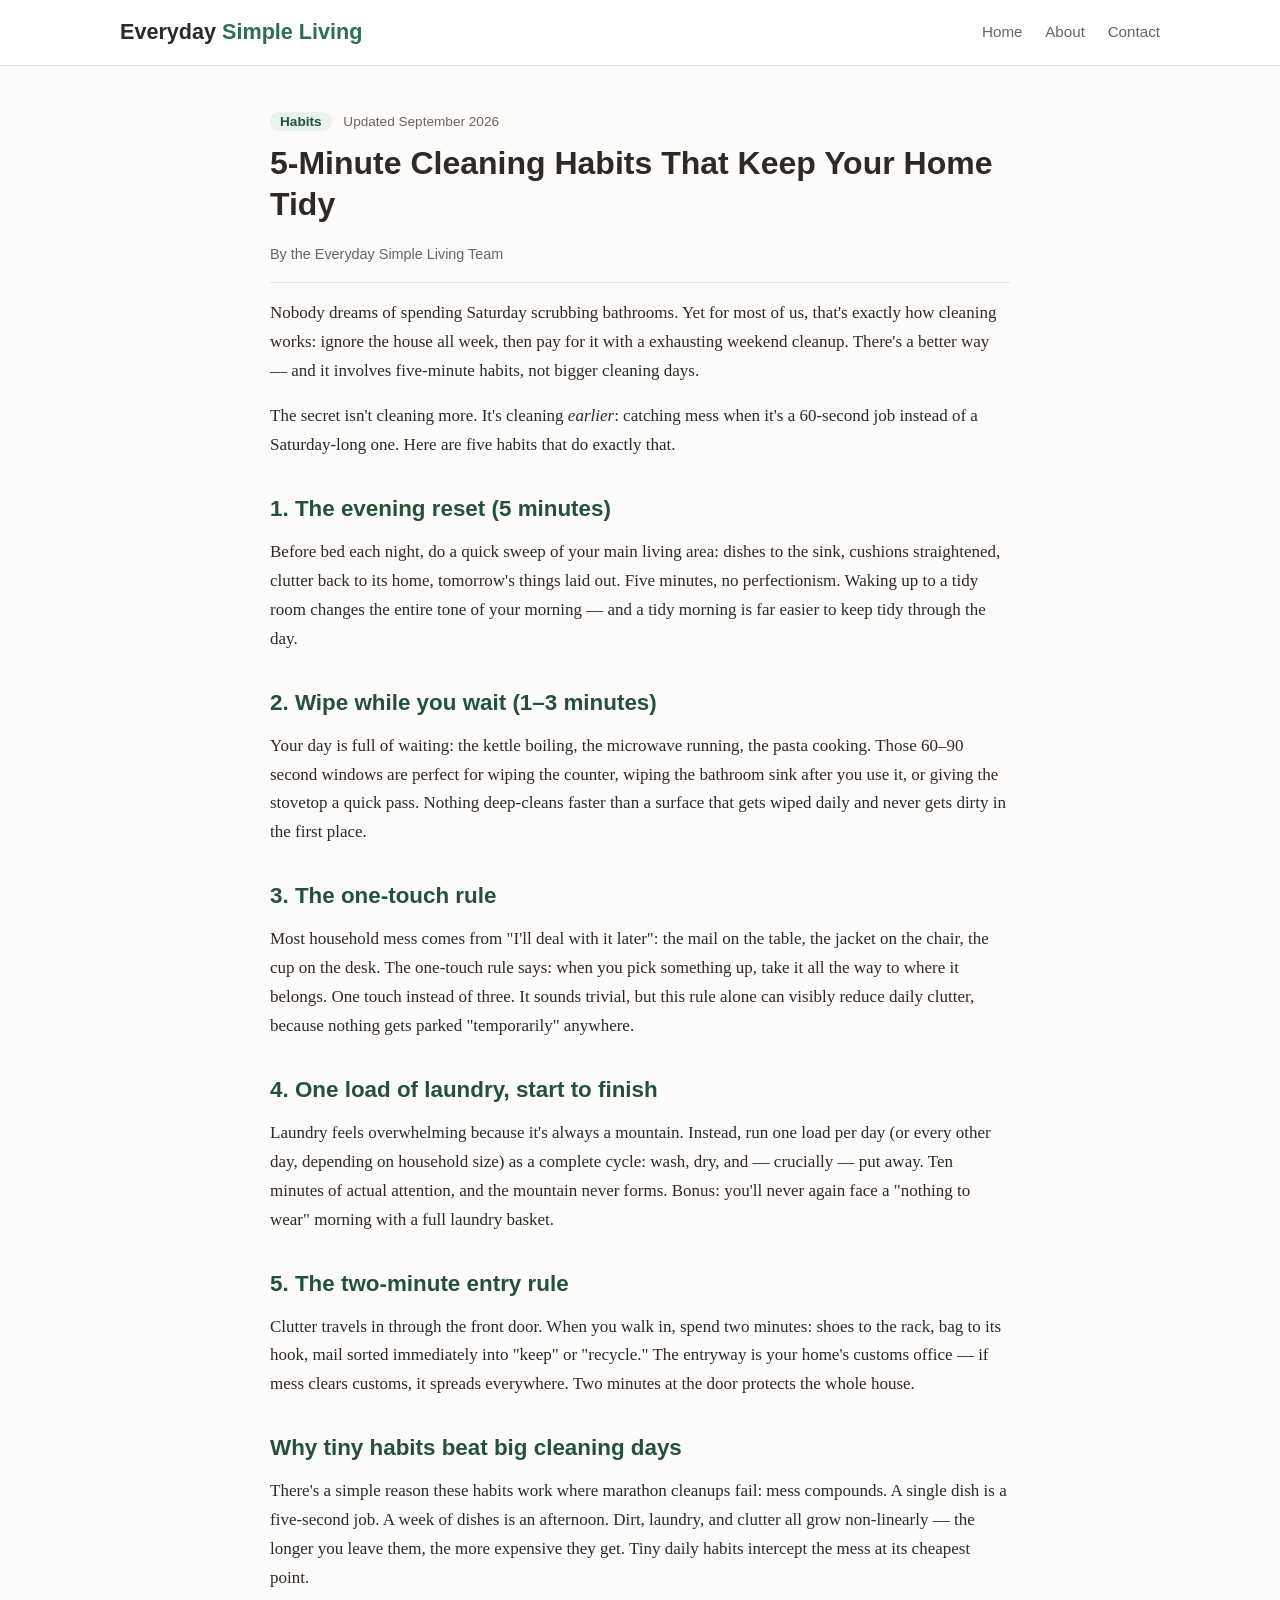
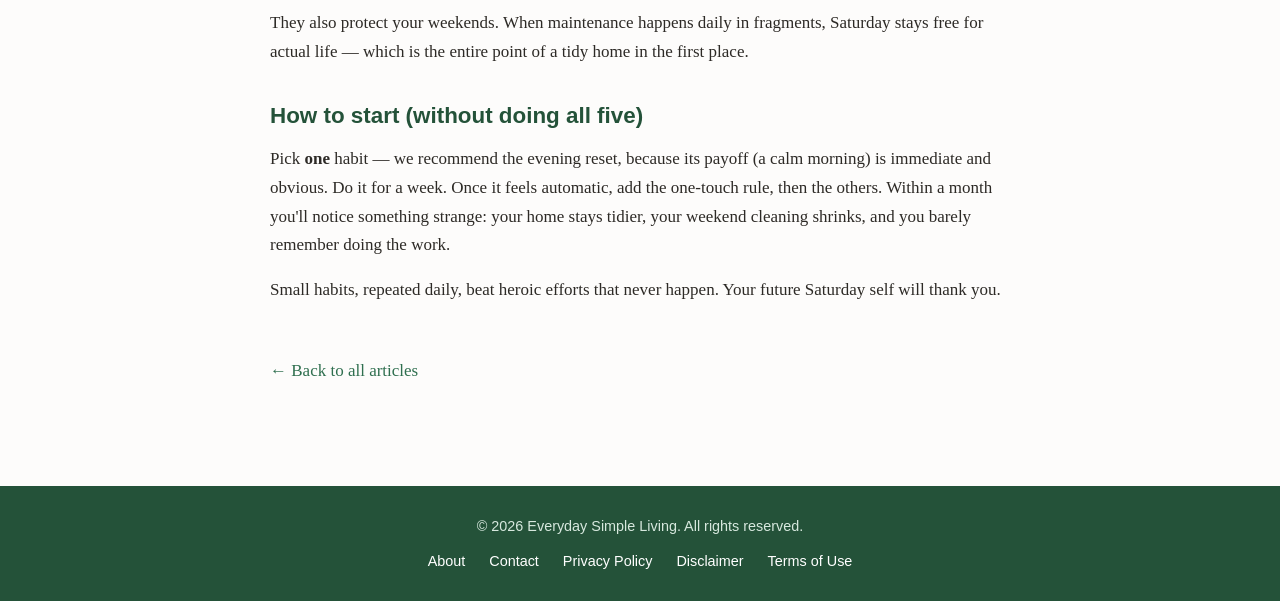
==== posts/5-minute-cleaning-habits.html @ 289b81da "Add 5 blog articles (morning routines, meal planning, decluttering, saving money, cleaning habits)" ====
<!DOCTYPE html>
<html lang="en">
<head>
  <meta charset="UTF-8">
  <meta name="viewport" content="width=device-width, initial-scale=1.0">
  <title>5-Minute Cleaning Habits That Keep Your Home Tidy — Everyday Simple Living</title>
  <meta name="description" content="Five quick daily cleaning habits that take minutes: reset rooms, wipe-as-you-go, the one-touch rule, and how tiny routines prevent weekend cleaning marathons.">
  <link rel="stylesheet" href="../style.css">
</head>
<body>

<header class="site-header">
  <div class="header-inner">
    <a class="site-title" href="../index.html">Everyday <span>Simple Living</span></a>
    <nav class="main-nav">
      <a href="../index.html">Home</a>
      <a href="../about.html">About</a>
      <a href="../contact.html">Contact</a>
    </nav>
  </div>
</header>

<div class="single-article">
  <div class="meta"><span class="tag">Habits</span> Updated September 2026</div>
  <h1>5-Minute Cleaning Habits That Keep Your Home Tidy</h1>
  <p class="byline">By the Everyday Simple Living Team</p>

  <p>Nobody dreams of spending Saturday scrubbing bathrooms. Yet for most of us, that's exactly how cleaning works: ignore the house all week, then pay for it with a exhausting weekend cleanup. There's a better way — and it involves five-minute habits, not bigger cleaning days.</p>

  <p>The secret isn't cleaning more. It's cleaning <em>earlier</em>: catching mess when it's a 60-second job instead of a Saturday-long one. Here are five habits that do exactly that.</p>

  <h2>1. The evening reset (5 minutes)</h2>
  <p>Before bed each night, do a quick sweep of your main living area: dishes to the sink, cushions straightened, clutter back to its home, tomorrow's things laid out. Five minutes, no perfectionism. Waking up to a tidy room changes the entire tone of your morning — and a tidy morning is far easier to keep tidy through the day.</p>

  <h2>2. Wipe while you wait (1–3 minutes)</h2>
  <p>Your day is full of waiting: the kettle boiling, the microwave running, the pasta cooking. Those 60–90 second windows are perfect for wiping the counter, wiping the bathroom sink after you use it, or giving the stovetop a quick pass. Nothing deep-cleans faster than a surface that gets wiped daily and never gets dirty in the first place.</p>

  <h2>3. The one-touch rule</h2>
  <p>Most household mess comes from "I'll deal with it later": the mail on the table, the jacket on the chair, the cup on the desk. The one-touch rule says: when you pick something up, take it all the way to where it belongs. One touch instead of three. It sounds trivial, but this rule alone can visibly reduce daily clutter, because nothing gets parked "temporarily" anywhere.</p>

  <h2>4. One load of laundry, start to finish</h2>
  <p>Laundry feels overwhelming because it's always a mountain. Instead, run one load per day (or every other day, depending on household size) as a complete cycle: wash, dry, and — crucially — put away. Ten minutes of actual attention, and the mountain never forms. Bonus: you'll never again face a "nothing to wear" morning with a full laundry basket.</p>

  <h2>5. The two-minute entry rule</h2>
  <p>Clutter travels in through the front door. When you walk in, spend two minutes: shoes to the rack, bag to its hook, mail sorted immediately into "keep" or "recycle." The entryway is your home's customs office — if mess clears customs, it spreads everywhere. Two minutes at the door protects the whole house.</p>

  <h2>Why tiny habits beat big cleaning days</h2>
  <p>There's a simple reason these habits work where marathon cleanups fail: mess compounds. A single dish is a five-second job. A week of dishes is an afternoon. Dirt, laundry, and clutter all grow non-linearly — the longer you leave them, the more expensive they get. Tiny daily habits intercept the mess at its cheapest point.</p>

  <p>They also protect your weekends. When maintenance happens daily in fragments, Saturday stays free for actual life — which is the entire point of a tidy home in the first place.</p>

  <h2>How to start (without doing all five)</h2>
  <p>Pick <strong>one</strong> habit — we recommend the evening reset, because its payoff (a calm morning) is immediate and obvious. Do it for a week. Once it feels automatic, add the one-touch rule, then the others. Within a month you'll notice something strange: your home stays tidier, your weekend cleaning shrinks, and you barely remember doing the work.</p>

  <p>Small habits, repeated daily, beat heroic efforts that never happen. Your future Saturday self will thank you.</p>

  <a class="back-link" href="../index.html">← Back to all articles</a>
</div>

<footer class="site-footer">
  <div class="footer-inner">
    <p>© 2026 Everyday Simple Living. All rights reserved.</p>
    <span class="legal">
      <a href="../about.html">About</a>
      <a href="../contact.html">Contact</a>
      <a href="../privacy-policy.html">Privacy Policy</a>
      <a href="../disclaimer.html">Disclaimer</a>
      <a href="../terms.html">Terms of Use</a>
    </span>
  </div>
</footer>

</body>
</html>
---- style.css ----
:root {
  --bg: #fdfcfb;
  --card: #ffffff;
  --text: #2d2a26;
  --muted: #6b645c;
  --accent: #2f6f4f;
  --accent-dark: #245239;
  --accent-light: #e8f3ec;
  --border: #e8e2da;
  --max: 1080px;
}

* { margin: 0; padding: 0; box-sizing: border-box; }

body {
  font-family: Georgia, "Times New Roman", serif;
  background: var(--bg);
  color: var(--text);
  line-height: 1.7;
  font-size: 17px;
}

h1, h2, h3, .site-title, nav { font-family: "Helvetica Neue", Arial, sans-serif; }

a { color: var(--accent); text-decoration: none; }
a:hover { text-decoration: underline; }

/* Header */
header.site-header {
  background: var(--card);
  border-bottom: 1px solid var(--border);
  position: sticky;
  top: 0;
  z-index: 10;
}
.header-inner {
  max-width: var(--max);
  margin: 0 auto;
  padding: 14px 20px;
  display: flex;
  align-items: center;
  justify-content: space-between;
  flex-wrap: wrap;
  gap: 10px;
}
.site-title {
  font-size: 1.35rem;
  font-weight: 700;
  color: var(--text);
}
.site-title span { color: var(--accent); }
nav.main-nav a {
  margin-left: 18px;
  font-size: 0.95rem;
  color: var(--muted);
  font-weight: 500;
}
nav.main-nav a:hover, nav.main-nav a.active { color: var(--accent); }

/* Hero */
.hero {
  background: var(--accent-light);
  text-align: center;
  padding: 56px 20px 48px;
}
.hero h1 { font-size: 2.1rem; margin-bottom: 12px; color: var(--accent-dark); }
.hero p { max-width: 640px; margin: 0 auto; color: var(--muted); font-size: 1.05rem; }

/* Layout */
.container {
  max-width: var(--max);
  margin: 0 auto;
  padding: 40px 20px;
  display: grid;
  grid-template-columns: 1fr 300px;
  gap: 40px;
}
main.content { min-width: 0; }

.section-title {
  font-size: 1.25rem;
  border-bottom: 2px solid var(--accent);
  display: inline-block;
  padding-bottom: 6px;
  margin-bottom: 24px;
  color: var(--accent-dark);
}

/* Post cards */
.post-list { display: grid; gap: 22px; }
article.card {
  background: var(--card);
  border: 1px solid var(--border);
  border-radius: 10px;
  padding: 26px 28px;
  transition: box-shadow 0.2s;
}
article.card:hover { box-shadow: 0 4px 16px rgba(0,0,0,0.06); }
article.card h2 { font-size: 1.35rem; margin-bottom: 8px; }
article.card h2 a { color: var(--text); }
article.card h2 a:hover { color: var(--accent); }
.meta {
  font-size: 0.85rem;
  color: var(--muted);
  font-family: "Helvetica Neue", Arial, sans-serif;
  margin-bottom: 10px;
}
.meta .tag {
  background: var(--accent-light);
  color: var(--accent-dark);
  padding: 2px 10px;
  border-radius: 20px;
  font-weight: 600;
  margin-right: 8px;
}
article.card p.excerpt { color: var(--muted); margin-bottom: 12px; }
.read-more { font-weight: 600; font-family: "Helvetica Neue", Arial, sans-serif; font-size: 0.95rem; }

/* Sidebar */
aside.sidebar { display: grid; gap: 24px; align-content: start; }
.widget {
  background: var(--card);
  border: 1px solid var(--border);
  border-radius: 10px;
  padding: 22px;
}
.widget h3 { font-size: 1rem; margin-bottom: 12px; color: var(--accent-dark); }
.widget p, .widget li { font-size: 0.95rem; color: var(--muted); }
.widget ul { list-style: none; }
.widget ul li { padding: 6px 0; border-bottom: 1px dashed var(--border); }
.widget ul li:last-child { border-bottom: none; }

/* Article page */
.single-article {
  max-width: 780px;
  margin: 0 auto;
  padding: 44px 20px 60px;
}
.single-article h1 { font-size: 2rem; line-height: 1.3; margin: 10px 0 16px; }
.single-article h2 { font-size: 1.4rem; margin: 30px 0 10px; color: var(--accent-dark); }
.single-article h3 { font-size: 1.1rem; margin: 20px 0 8px; }
.single-article p { margin-bottom: 16px; }
.single-article ul, .single-article ol { margin: 0 0 16px 26px; }
.single-article li { margin-bottom: 6px; }
.byline {
  color: var(--muted);
  font-size: 0.9rem;
  font-family: "Helvetica Neue", Arial, sans-serif;
  border-bottom: 1px solid var(--border);
  padding-bottom: 16px;
  margin-bottom: 26px;
}
.back-link { margin-top: 36px; display: inline-block; }

/* Static pages */
.static-page { max-width: 780px; margin: 0 auto; padding: 44px 20px 60px; }
.static-page h1 { font-size: 1.9rem; margin-bottom: 20px; color: var(--accent-dark); }
.static-page h2 { font-size: 1.25rem; margin: 26px 0 10px; }
.static-page p, .static-page li { margin-bottom: 14px; color: #3d3a35; }
.static-page ul { margin: 0 0 14px 26px; }

/* Contact form */
.contact-form label { display: block; font-weight: 600; margin: 14px 0 6px; font-family: "Helvetica Neue", Arial, sans-serif; font-size: 0.95rem; }
.contact-form input, .contact-form textarea {
  width: 100%;
  padding: 10px 12px;
  border: 1px solid var(--border);
  border-radius: 6px;
  font-size: 1rem;
  font-family: inherit;
  background: var(--card);
}
.contact-form button {
  margin-top: 16px;
  background: var(--accent);
  color: #fff;
  border: none;
  padding: 12px 28px;
  border-radius: 6px;
  font-size: 1rem;
  cursor: pointer;
  font-family: "Helvetica Neue", Arial, sans-serif;
}
.contact-form button:hover { background: var(--accent-dark); }

/* Footer */
footer.site-footer {
  background: var(--accent-dark);
  color: #d7e8de;
  margin-top: 40px;
}
.footer-inner {
  max-width: var(--max);
  margin: 0 auto;
  padding: 28px 20px;
  text-align: center;
  font-size: 0.9rem;
  font-family: "Helvetica Neue", Arial, sans-serif;
}
.footer-inner a { color: #fff; margin: 0 8px; }
.footer-inner .legal { margin-top: 10px; display: block; }
.footer-inner .legal a { margin: 0 10px; }

/* Responsive */
@media (max-width: 860px) {
  .container { grid-template-columns: 1fr; }
  .hero h1 { font-size: 1.6rem; }
}
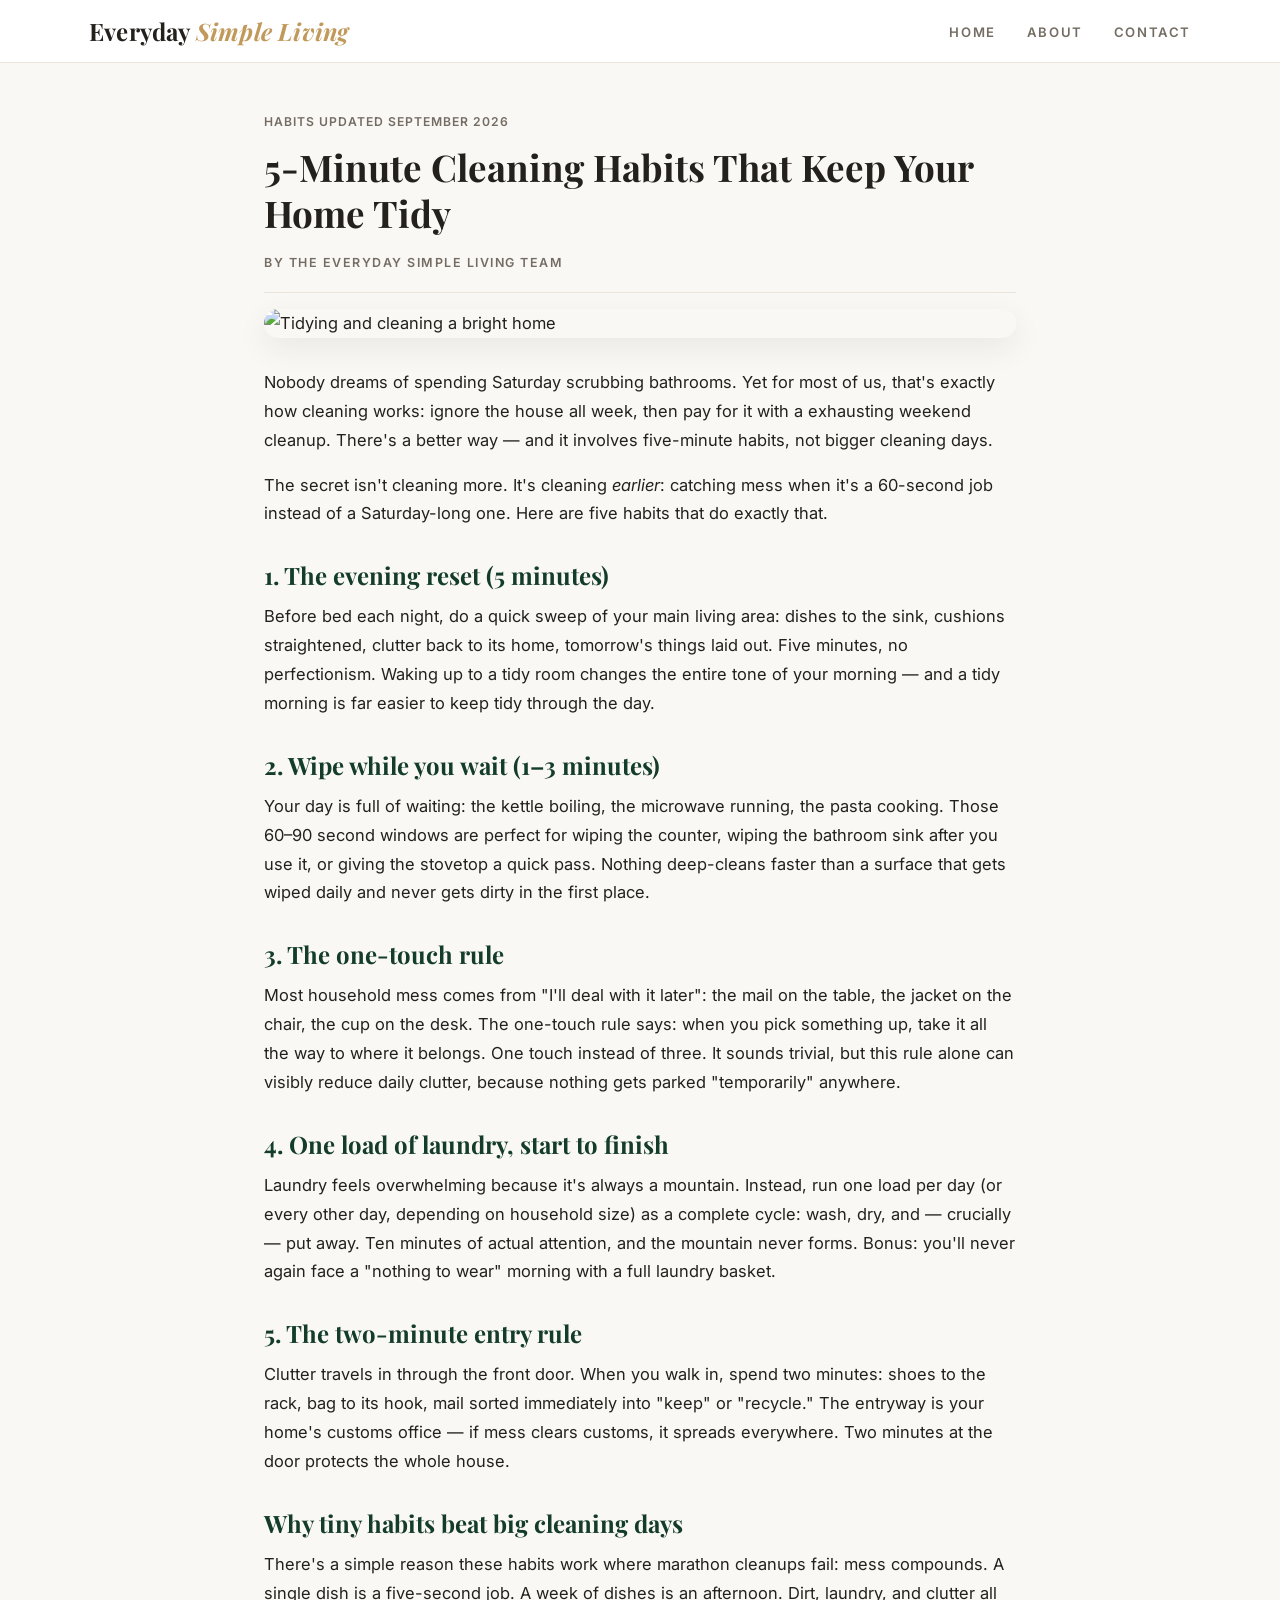
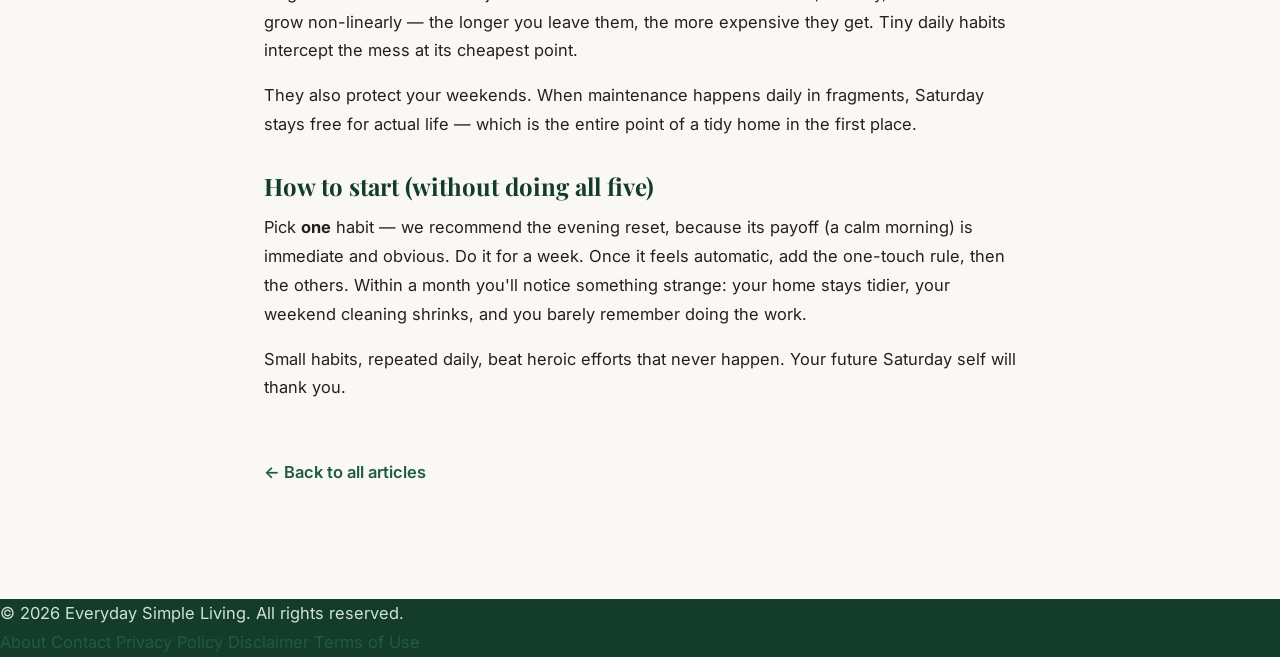
==== commit 79ef637a: "Add hero images to all 5 articles for consistent premium look" ====
--- a/posts/5-minute-cleaning-habits.html
+++ b/posts/5-minute-cleaning-habits.html
@@ -24,6 +24,7 @@
   <div class="meta"><span class="tag">Habits</span> Updated September 2026</div>
   <h1>5-Minute Cleaning Habits That Keep Your Home Tidy</h1>
   <p class="byline">By the Everyday Simple Living Team</p>
+  <img class="post-hero" src="https://images.unsplash.com/photo-1581578731548-c64695cc6952?w=1400&q=80&auto=format&fit=crop" alt="Tidying and cleaning a bright home" loading="lazy">
 
   <p>Nobody dreams of spending Saturday scrubbing bathrooms. Yet for most of us, that's exactly how cleaning works: ignore the house all week, then pay for it with a exhausting weekend cleanup. There's a better way — and it involves five-minute habits, not bigger cleaning days.</p>
 
--- a/style.css
+++ b/style.css
@@ -1,171 +1,385 @@
+@import url('https://fonts.googleapis.com/css2?family=Playfair+Display:ital,wght@0,500;0,600;0,700;1,500&family=Inter:wght@400;500;600;700&display=swap');
+
 :root {
-  --bg: #fdfcfb;
+  --bg: #faf8f5;
   --card: #ffffff;
-  --text: #2d2a26;
-  --muted: #6b645c;
-  --accent: #2f6f4f;
-  --accent-dark: #245239;
-  --accent-light: #e8f3ec;
-  --border: #e8e2da;
-  --max: 1080px;
+  --text: #24211d;
+  --muted: #756d63;
+  --accent: #1f5c40;
+  --accent-dark: #143c2b;
+  --accent-light: #e9f2ec;
+  --gold: #c19a5b;
+  --border: #eae4db;
+  --shadow: 0 10px 30px rgba(20, 40, 30, 0.08);
+  --shadow-hover: 0 18px 44px rgba(20, 40, 30, 0.14);
+  --max: 1150px;
 }
 
 * { margin: 0; padding: 0; box-sizing: border-box; }
 
 body {
-  font-family: Georgia, "Times New Roman", serif;
+  font-family: "Inter", "Helvetica Neue", Arial, sans-serif;
   background: var(--bg);
   color: var(--text);
-  line-height: 1.7;
-  font-size: 17px;
-}
-
-h1, h2, h3, .site-title, nav { font-family: "Helvetica Neue", Arial, sans-serif; }
-
+  line-height: 1.75;
+  font-size: 16.5px;
+}
+
+h1, h2, h3, .site-title {
+  font-family: "Playfair Display", Georgia, serif;
+  line-height: 1.25;
+}
+
+img { display: block; }
 a { color: var(--accent); text-decoration: none; }
-a:hover { text-decoration: underline; }
-
-/* Header */
+a:hover { text-decoration: none; }
+
+/* ===== Header ===== */
 header.site-header {
-  background: var(--card);
+  background: rgba(255,255,255,0.94);
+  backdrop-filter: blur(8px);
   border-bottom: 1px solid var(--border);
   position: sticky;
   top: 0;
-  z-index: 10;
+  z-index: 50;
 }
 .header-inner {
   max-width: var(--max);
   margin: 0 auto;
-  padding: 14px 20px;
+  padding: 16px 24px;
   display: flex;
   align-items: center;
   justify-content: space-between;
   flex-wrap: wrap;
-  gap: 10px;
+  gap: 12px;
 }
 .site-title {
-  font-size: 1.35rem;
+  font-size: 1.5rem;
   font-weight: 700;
   color: var(--text);
-}
-.site-title span { color: var(--accent); }
+  letter-spacing: 0.2px;
+}
+.site-title span { color: var(--gold); font-style: italic; }
 nav.main-nav a {
-  margin-left: 18px;
-  font-size: 0.95rem;
+  margin-left: 26px;
+  font-size: 0.82rem;
   color: var(--muted);
-  font-weight: 500;
-}
-nav.main-nav a:hover, nav.main-nav a.active { color: var(--accent); }
-
-/* Hero */
+  font-weight: 600;
+  text-transform: uppercase;
+  letter-spacing: 1.6px;
+  padding-bottom: 4px;
+  border-bottom: 2px solid transparent;
+  transition: color .2s;
+}
+nav.main-nav a:hover, nav.main-nav a.active { color: var(--accent); border-bottom-color: var(--gold); }
+
+/* ===== Hero ===== */
 .hero {
-  background: var(--accent-light);
+  position: relative;
+  min-height: 400px;
+  display: flex;
+  align-items: center;
+  justify-content: center;
   text-align: center;
-  padding: 56px 20px 48px;
-}
-.hero h1 { font-size: 2.1rem; margin-bottom: 12px; color: var(--accent-dark); }
-.hero p { max-width: 640px; margin: 0 auto; color: var(--muted); font-size: 1.05rem; }
-
-/* Layout */
+  background:
+    linear-gradient(rgba(15, 32, 24, 0.62), rgba(15, 32, 24, 0.55)),
+    url("https://images.unsplash.com/photo-1493809842364-78817add7ffb?w=1800&q=80&auto=format&fit=crop") center/cover no-repeat;
+  color: #fff;
+  padding: 70px 24px;
+}
+.hero-inner { max-width: 720px; }
+.hero .kicker {
+  font-size: 0.75rem;
+  font-weight: 700;
+  letter-spacing: 3.5px;
+  text-transform: uppercase;
+  color: var(--gold);
+  margin-bottom: 16px;
+}
+.hero h1 {
+  font-size: 3rem;
+  font-weight: 600;
+  margin-bottom: 16px;
+  color: #fff;
+}
+.hero p {
+  color: rgba(255,255,255,0.88);
+  font-size: 1.08rem;
+  max-width: 600px;
+  margin: 0 auto 28px;
+}
+.btn {
+  display: inline-block;
+  background: var(--gold);
+  color: #fff !important;
+  font-weight: 600;
+  font-size: 0.85rem;
+  letter-spacing: 1.5px;
+  text-transform: uppercase;
+  padding: 13px 34px;
+  border-radius: 40px;
+  transition: transform .2s, background .2s;
+}
+.btn:hover { background: #ad844a; transform: translateY(-2px); }
+
+/* ===== Layout ===== */
 .container {
   max-width: var(--max);
   margin: 0 auto;
-  padding: 40px 20px;
+  padding: 56px 24px;
   display: grid;
-  grid-template-columns: 1fr 300px;
-  gap: 40px;
+  grid-template-columns: 1fr 330px;
+  gap: 48px;
 }
 main.content { min-width: 0; }
 
-.section-title {
-  font-size: 1.25rem;
-  border-bottom: 2px solid var(--accent);
-  display: inline-block;
-  padding-bottom: 6px;
-  margin-bottom: 24px;
+.section-head {
+  display: flex;
+  align-items: baseline;
+  justify-content: space-between;
+  margin-bottom: 28px;
+}
+.section-head h2 {
+  font-size: 1.7rem;
   color: var(--accent-dark);
 }
-
-/* Post cards */
-.post-list { display: grid; gap: 22px; }
+.section-head h2::after {
+  content: "";
+  display: block;
+  width: 56px;
+  height: 3px;
+  background: var(--gold);
+  margin-top: 8px;
+  border-radius: 2px;
+}
+.section-head a { font-size: 0.8rem; font-weight: 600; letter-spacing: 1.5px; text-transform: uppercase; color: var(--muted); }
+.section-head a:hover { color: var(--accent); }
+
+/* ===== Featured card ===== */
+article.featured {
+  background: var(--card);
+  border-radius: 16px;
+  overflow: hidden;
+  box-shadow: var(--shadow);
+  display: grid;
+  grid-template-columns: 1.1fr 1fr;
+  margin-bottom: 40px;
+  transition: box-shadow .25s;
+}
+article.featured:hover { box-shadow: var(--shadow-hover); }
+.featured-img {
+  overflow: hidden;
+  min-height: 320px;
+}
+.featured-img img { width: 100%; height: 100%; object-fit: cover; transition: transform .5s; }
+article.featured:hover .featured-img img { transform: scale(1.05); }
+.featured-body { padding: 38px 36px; display: flex; flex-direction: column; justify-content: center; }
+.featured-body h2 { font-size: 1.75rem; margin: 12px 0 14px; }
+.featured-body h2 a { color: var(--text); }
+.featured-body h2 a:hover { color: var(--accent); }
+.featured-body p { color: var(--muted); margin-bottom: 20px; font-size: 0.98rem; }
+
+/* ===== Post cards grid ===== */
+.post-grid {
+  display: grid;
+  grid-template-columns: 1fr 1fr;
+  gap: 28px;
+}
 article.card {
   background: var(--card);
-  border: 1px solid var(--border);
-  border-radius: 10px;
-  padding: 26px 28px;
-  transition: box-shadow 0.2s;
-}
-article.card:hover { box-shadow: 0 4px 16px rgba(0,0,0,0.06); }
-article.card h2 { font-size: 1.35rem; margin-bottom: 8px; }
-article.card h2 a { color: var(--text); }
-article.card h2 a:hover { color: var(--accent); }
+  border-radius: 16px;
+  overflow: hidden;
+  box-shadow: var(--shadow);
+  display: flex;
+  flex-direction: column;
+  transition: transform .25s, box-shadow .25s;
+}
+article.card:hover { transform: translateY(-4px); box-shadow: var(--shadow-hover); }
+.card-img { position: relative; overflow: hidden; }
+.card-img img { width: 100%; height: 210px; object-fit: cover; transition: transform .5s; }
+article.card:hover .card-img img { transform: scale(1.06); }
+.card-img .tag {
+  position: absolute;
+  top: 14px;
+  left: 14px;
+  background: rgba(255,255,255,0.95);
+  color: var(--accent-dark);
+  font-size: 0.68rem;
+  font-weight: 700;
+  letter-spacing: 1.5px;
+  text-transform: uppercase;
+  padding: 6px 14px;
+  border-radius: 30px;
+}
+.card-body { padding: 24px 26px 26px; display: flex; flex-direction: column; flex: 1; }
+.card-body h3 { font-size: 1.28rem; margin-bottom: 10px; }
+.card-body h3 a { color: var(--text); }
+.card-body h3 a:hover { color: var(--accent); }
 .meta {
-  font-size: 0.85rem;
+  font-size: 0.76rem;
   color: var(--muted);
-  font-family: "Helvetica Neue", Arial, sans-serif;
-  margin-bottom: 10px;
-}
-.meta .tag {
-  background: var(--accent-light);
-  color: var(--accent-dark);
-  padding: 2px 10px;
-  border-radius: 20px;
+  letter-spacing: 1px;
+  text-transform: uppercase;
   font-weight: 600;
-  margin-right: 8px;
-}
-article.card p.excerpt { color: var(--muted); margin-bottom: 12px; }
-.read-more { font-weight: 600; font-family: "Helvetica Neue", Arial, sans-serif; font-size: 0.95rem; }
-
-/* Sidebar */
-aside.sidebar { display: grid; gap: 24px; align-content: start; }
+  margin-bottom: 8px;
+}
+.card-body p.excerpt { color: var(--muted); font-size: 0.94rem; margin-bottom: 18px; }
+.read-more {
+  margin-top: auto;
+  font-weight: 700;
+  font-size: 0.78rem;
+  letter-spacing: 1.8px;
+  text-transform: uppercase;
+  color: var(--accent);
+}
+.read-more:hover { color: var(--gold); }
+
+/* ===== Sidebar ===== */
+aside.sidebar { display: grid; gap: 28px; align-content: start; }
 .widget {
   background: var(--card);
   border: 1px solid var(--border);
-  border-radius: 10px;
-  padding: 22px;
-}
-.widget h3 { font-size: 1rem; margin-bottom: 12px; color: var(--accent-dark); }
-.widget p, .widget li { font-size: 0.95rem; color: var(--muted); }
-.widget ul { list-style: none; }
-.widget ul li { padding: 6px 0; border-bottom: 1px dashed var(--border); }
-.widget ul li:last-child { border-bottom: none; }
-
-/* Article page */
+  border-radius: 16px;
+  padding: 26px;
+  box-shadow: var(--shadow);
+}
+.widget-title {
+  font-size: 1.15rem;
+  color: var(--accent-dark);
+  margin-bottom: 16px;
+  position: relative;
+  padding-bottom: 10px;
+}
+.widget-title::after {
+  content: "";
+  position: absolute;
+  bottom: 0;
+  left: 0;
+  width: 40px;
+  height: 3px;
+  background: var(--gold);
+  border-radius: 2px;
+}
+.widget p { font-size: 0.93rem; color: var(--muted); }
+.about-img { width: 100%; height: 150px; object-fit: cover; border-radius: 10px; margin-bottom: 16px; }
+
+/* categories */
+.cat-list { list-style: none; }
+.cat-list li a {
+  display: flex;
+  align-items: center;
+  gap: 14px;
+  padding: 10px 0;
+  color: var(--text);
+  border-bottom: 1px solid var(--border);
+  transition: padding-left .2s;
+}
+.cat-list li:last-child a { border-bottom: none; }
+.cat-list li a:hover { padding-left: 6px; }
+.cat-list li a:hover .cat-name { color: var(--accent); }
+.cat-list img { width: 54px; height: 54px; object-fit: cover; border-radius: 10px; }
+.cat-name { font-weight: 600; font-size: 0.95rem; }
+.cat-count {
+  margin-left: auto;
+  background: var(--accent-light);
+  color: var(--accent-dark);
+  font-size: 0.72rem;
+  font-weight: 700;
+  padding: 3px 10px;
+  border-radius: 20px;
+}
+
+/* popular posts */
+.pop-list { list-style: none; }
+.pop-list li a {
+  display: flex;
+  gap: 14px;
+  align-items: center;
+  padding: 12px 0;
+  border-bottom: 1px solid var(--border);
+}
+.pop-list li:last-child a { border-bottom: none; }
+.pop-list img { width: 64px; height: 64px; object-fit: cover; border-radius: 10px; flex-shrink: 0; }
+.pop-title { font-weight: 600; font-size: 0.9rem; color: var(--text); line-height: 1.4; }
+.pop-list li a:hover .pop-title { color: var(--accent); }
+
+/* newsletter */
+.widget.newsletter { background: var(--accent-dark); border: none; color: #dcebe2; }
+.widget.newsletter .widget-title { color: #fff; }
+.widget.newsletter input {
+  width: 100%;
+  padding: 11px 14px;
+  border: 1px solid rgba(255,255,255,0.25);
+  background: rgba(255,255,255,0.08);
+  color: #fff;
+  border-radius: 8px;
+  font-family: inherit;
+  font-size: 0.92rem;
+  margin-bottom: 12px;
+}
+.widget.newsletter input::placeholder { color: rgba(255,255,255,0.55); }
+.widget.newsletter button {
+  width: 100%;
+  background: var(--gold);
+  color: #fff;
+  border: none;
+  padding: 12px;
+  border-radius: 8px;
+  font-weight: 700;
+  font-size: 0.8rem;
+  letter-spacing: 1.5px;
+  text-transform: uppercase;
+  cursor: pointer;
+  font-family: inherit;
+}
+.widget.newsletter button:hover { background: #ad844a; }
+
+/* ===== Article page ===== */
 .single-article {
-  max-width: 780px;
+  max-width: 800px;
   margin: 0 auto;
-  padding: 44px 20px 60px;
-}
-.single-article h1 { font-size: 2rem; line-height: 1.3; margin: 10px 0 16px; }
-.single-article h2 { font-size: 1.4rem; margin: 30px 0 10px; color: var(--accent-dark); }
-.single-article h3 { font-size: 1.1rem; margin: 20px 0 8px; }
+  padding: 48px 24px 64px;
+}
+.single-article h1 { font-size: 2.3rem; margin: 12px 0 16px; }
+.single-article h2 { font-size: 1.5rem; margin: 32px 0 12px; color: var(--accent-dark); }
+.single-article h3 { font-size: 1.15rem; margin: 22px 0 8px; }
 .single-article p { margin-bottom: 16px; }
 .single-article ul, .single-article ol { margin: 0 0 16px 26px; }
 .single-article li { margin-bottom: 6px; }
 .byline {
   color: var(--muted);
-  font-size: 0.9rem;
-  font-family: "Helvetica Neue", Arial, sans-serif;
+  font-size: 0.78rem;
+  letter-spacing: 1.5px;
+  text-transform: uppercase;
+  font-weight: 600;
   border-bottom: 1px solid var(--border);
-  padding-bottom: 16px;
-  margin-bottom: 26px;
-}
-.back-link { margin-top: 36px; display: inline-block; }
-
-/* Static pages */
-.static-page { max-width: 780px; margin: 0 auto; padding: 44px 20px 60px; }
-.static-page h1 { font-size: 1.9rem; margin-bottom: 20px; color: var(--accent-dark); }
-.static-page h2 { font-size: 1.25rem; margin: 26px 0 10px; }
+  padding-bottom: 18px;
+  margin-bottom: 28px;
+}
+.post-hero {
+  width: 100%;
+  max-height: 380px;
+  object-fit: cover;
+  border-radius: 16px;
+  margin-bottom: 30px;
+  box-shadow: var(--shadow);
+}
+.back-link { margin-top: 40px; display: inline-block; font-weight: 600; }
+
+/* ===== Static pages ===== */
+.static-page { max-width: 800px; margin: 0 auto; padding: 48px 24px 64px; }
+.static-page h1 { font-size: 2.1rem; margin-bottom: 22px; color: var(--accent-dark); }
+.static-page h2 { font-size: 1.3rem; margin: 28px 0 10px; }
 .static-page p, .static-page li { margin-bottom: 14px; color: #3d3a35; }
 .static-page ul { margin: 0 0 14px 26px; }
 
-/* Contact form */
-.contact-form label { display: block; font-weight: 600; margin: 14px 0 6px; font-family: "Helvetica Neue", Arial, sans-serif; font-size: 0.95rem; }
+/* contact form */
+.contact-form label { display: block; font-weight: 600; margin: 14px 0 6px; font-size: 0.9rem; }
 .contact-form input, .contact-form textarea {
   width: 100%;
-  padding: 10px 12px;
+  padding: 11px 13px;
   border: 1px solid var(--border);
-  border-radius: 6px;
+  border-radius: 8px;
   font-size: 1rem;
   font-family: inherit;
   background: var(--card);
@@ -175,34 +389,62 @@
   background: var(--accent);
   color: #fff;
   border: none;
-  padding: 12px 28px;
-  border-radius: 6px;
-  font-size: 1rem;
+  padding: 13px 30px;
+  border-radius: 40px;
+  font-size: 0.85rem;
+  font-weight: 700;
+  letter-spacing: 1.5px;
+  text-transform: uppercase;
   cursor: pointer;
-  font-family: "Helvetica Neue", Arial, sans-serif;
+  font-family: inherit;
 }
 .contact-form button:hover { background: var(--accent-dark); }
 
-/* Footer */
+/* ===== Footer ===== */
 footer.site-footer {
   background: var(--accent-dark);
-  color: #d7e8de;
-  margin-top: 40px;
-}
-.footer-inner {
+  color: #cfe2d6;
+  margin-top: 48px;
+}
+.footer-top {
   max-width: var(--max);
   margin: 0 auto;
-  padding: 28px 20px;
+  padding: 48px 24px 32px;
+  display: grid;
+  grid-template-columns: 1.4fr 1fr 1fr;
+  gap: 40px;
+}
+.footer-top h3 {
+  color: #fff;
+  font-size: 1.05rem;
+  margin-bottom: 14px;
+  font-family: "Inter", sans-serif;
+  font-weight: 700;
+}
+.footer-top p, .footer-top li { font-size: 0.9rem; }
+.footer-top ul { list-style: none; }
+.footer-top ul li { margin-bottom: 8px; }
+.footer-top a { color: #cfe2d6; }
+.footer-top a:hover { color: #fff; }
+.footer-brand { font-family: "Playfair Display", Georgia, serif; font-size: 1.4rem; color: #fff; margin-bottom: 10px; }
+.footer-brand span { color: var(--gold); font-style: italic; }
+.footer-bottom {
+  border-top: 1px solid rgba(255,255,255,0.12);
+  max-width: var(--max);
+  margin: 0 auto;
+  padding: 20px 24px;
   text-align: center;
-  font-size: 0.9rem;
-  font-family: "Helvetica Neue", Arial, sans-serif;
-}
-.footer-inner a { color: #fff; margin: 0 8px; }
-.footer-inner .legal { margin-top: 10px; display: block; }
-.footer-inner .legal a { margin: 0 10px; }
-
-/* Responsive */
-@media (max-width: 860px) {
+  font-size: 0.8rem;
+}
+.footer-bottom a { color: #fff; margin: 0 10px; }
+.footer-bottom .legal { display: block; margin-top: 8px; }
+
+/* ===== Responsive ===== */
+@media (max-width: 960px) {
   .container { grid-template-columns: 1fr; }
-  .hero h1 { font-size: 1.6rem; }
-}
+  .post-grid { grid-template-columns: 1fr; }
+  article.featured { grid-template-columns: 1fr; }
+  .featured-img { min-height: 240px; }
+  .hero h1 { font-size: 2.1rem; }
+  .footer-top { grid-template-columns: 1fr; gap: 28px; }
+}
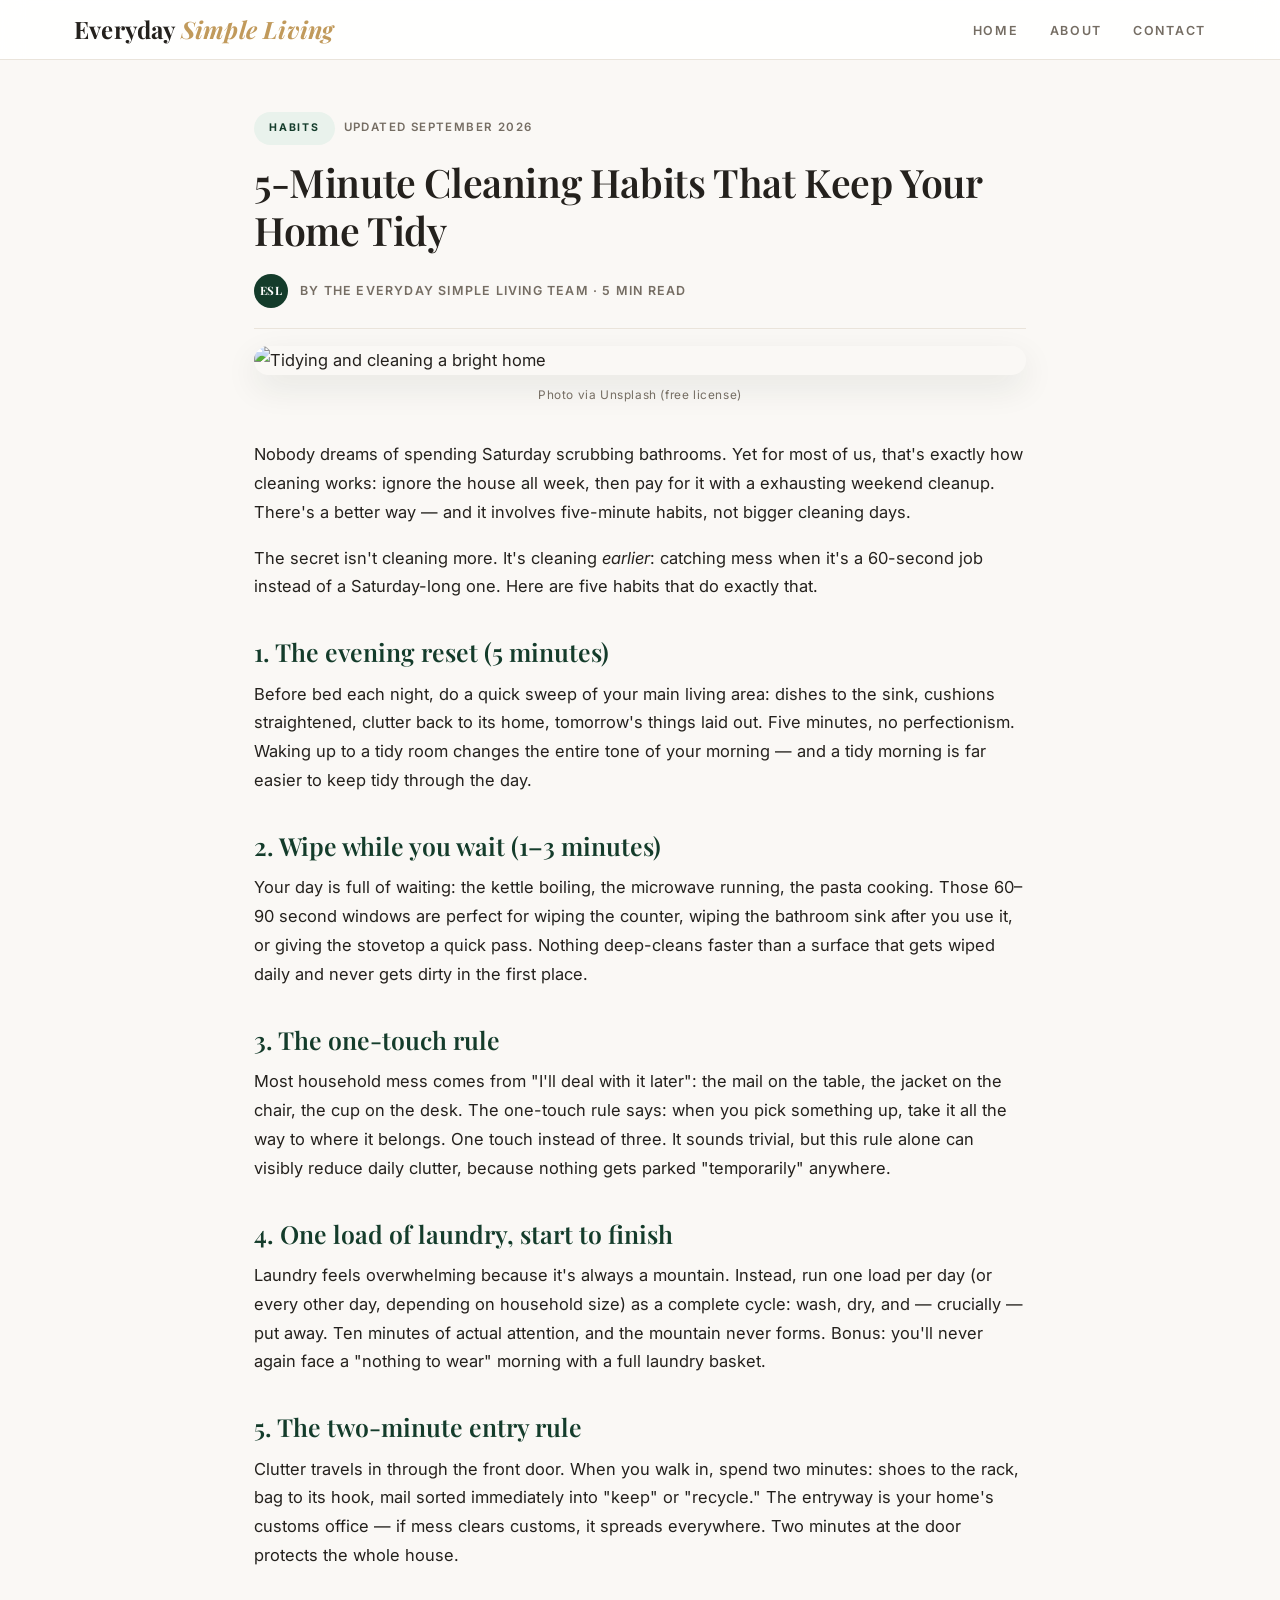
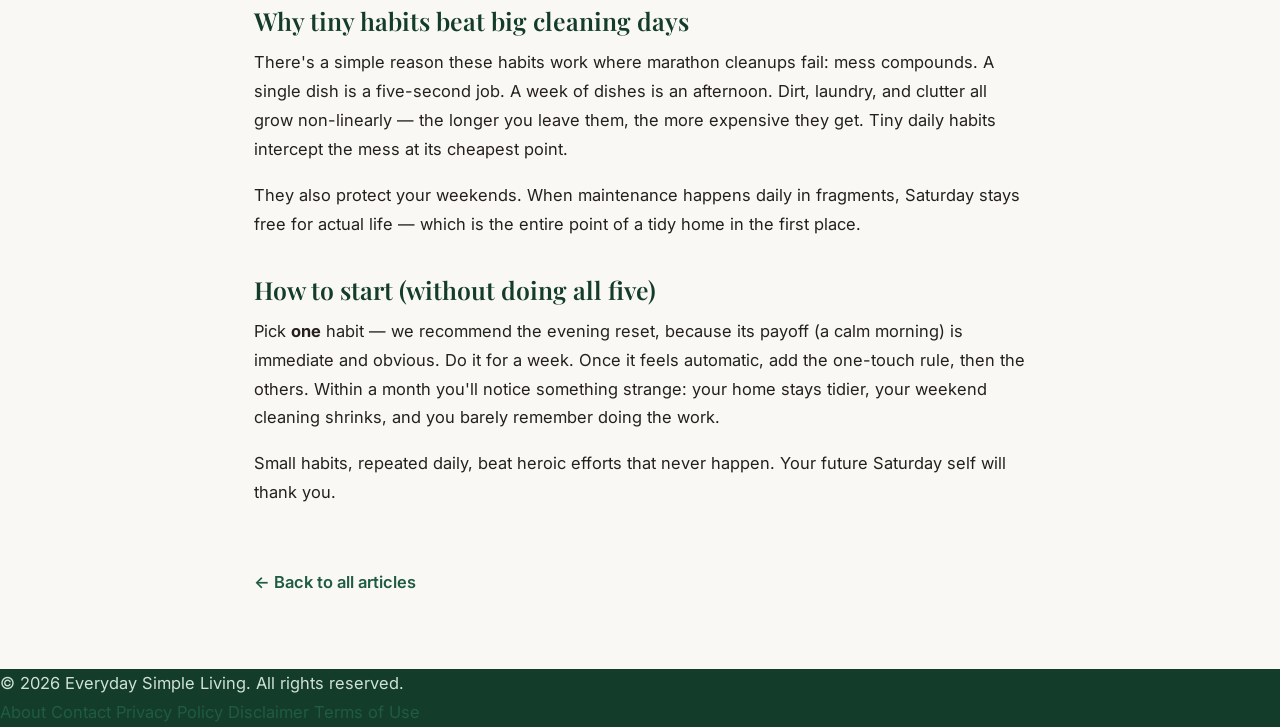
==== commit 7e6a0a2c: "Article pages: reading progress bar, premium byline with avatar, parallax hero figures and GSAP reve" ====
--- a/posts/5-minute-cleaning-habits.html
+++ b/posts/5-minute-cleaning-habits.html
@@ -6,8 +6,11 @@
   <title>5-Minute Cleaning Habits That Keep Your Home Tidy — Everyday Simple Living</title>
   <meta name="description" content="Five quick daily cleaning habits that take minutes: reset rooms, wipe-as-you-go, the one-touch rule, and how tiny routines prevent weekend cleaning marathons.">
   <link rel="stylesheet" href="../style.css">
+  <script>document.documentElement.classList.add('js');</script>
 </head>
 <body>
+
+<div class="progress-bar"><span id="progress"></span></div>
 
 <header class="site-header">
   <div class="header-inner">
@@ -21,10 +24,13 @@
 </header>
 
 <div class="single-article">
-  <div class="meta"><span class="tag">Habits</span> Updated September 2026</div>
+  <div class="meta"><span class="chip chip--inline">Habits</span> &nbsp;Updated September 2026</div>
   <h1>5-Minute Cleaning Habits That Keep Your Home Tidy</h1>
-  <p class="byline">By the Everyday Simple Living Team</p>
-  <img class="post-hero" src="https://images.unsplash.com/photo-1581578731548-c64695cc6952?w=1400&q=80&auto=format&fit=crop" alt="Tidying and cleaning a bright home" loading="lazy">
+  <p class="byline"><span class="avatar">ESL</span><span>By the Everyday Simple Living Team · 5 min read</span></p>
+  <figure class="post-hero-wrap parallax-img">
+    <img class="post-hero" src="https://images.unsplash.com/photo-1581578731548-c64695cc6952?w=1400&q=80&auto=format&fit=crop" alt="Tidying and cleaning a bright home">
+    <figcaption>Photo via Unsplash (free license)</figcaption>
+  </figure>
 
   <p>Nobody dreams of spending Saturday scrubbing bathrooms. Yet for most of us, that's exactly how cleaning works: ignore the house all week, then pay for it with a exhausting weekend cleanup. There's a better way — and it involves five-minute habits, not bigger cleaning days.</p>
 
@@ -71,5 +77,9 @@
   </div>
 </footer>
 
+<script src="https://cdnjs.cloudflare.com/ajax/libs/gsap/3.12.5/gsap.min.js" defer></script>
+<script src="https://cdnjs.cloudflare.com/ajax/libs/gsap/3.12.5/ScrollTrigger.min.js" defer></script>
+<script src="../animations.js" defer></script>
+
 </body>
 </html>
--- a/style.css
+++ b/style.css
@@ -10,9 +10,11 @@
   --accent-light: #e9f2ec;
   --gold: #c19a5b;
   --border: #eae4db;
-  --shadow: 0 10px 30px rgba(20, 40, 30, 0.08);
-  --shadow-hover: 0 18px 44px rgba(20, 40, 30, 0.14);
-  --max: 1150px;
+  --shadow-sm: 0 4px 14px rgba(20, 40, 30, 0.06);
+  --shadow: 0 12px 34px rgba(20, 40, 30, 0.09);
+  --shadow-hover: 0 26px 60px rgba(20, 40, 30, 0.16);
+  --max: 1180px;
+  --ease: cubic-bezier(.22, .8, .24, 1);
 }
 
 * { margin: 0; padding: 0; box-sizing: border-box; }
@@ -23,428 +25,576 @@
   color: var(--text);
   line-height: 1.75;
   font-size: 16.5px;
-}
-
-h1, h2, h3, .site-title {
+  -webkit-font-smoothing: antialiased;
+  overflow-x: hidden;
+}
+
+h1, h2, h3, .site-title, .display {
   font-family: "Playfair Display", Georgia, serif;
-  line-height: 1.25;
-}
-
-img { display: block; }
+  line-height: 1.22;
+  font-weight: 600;
+}
+
+img { display: block; max-width: 100%; }
 a { color: var(--accent); text-decoration: none; }
-a:hover { text-decoration: none; }
+
+.wrap { max-width: var(--max); margin: 0 auto; padding: 0 24px; }
+
+/* ===== Reading progress bar ===== */
+.progress-bar {
+  position: fixed;
+  top: 0; left: 0; right: 0;
+  height: 3px;
+  background: transparent;
+  z-index: 999;
+}
+.progress-bar span {
+  display: block;
+  height: 100%;
+  width: 100%;
+  background: linear-gradient(90deg, var(--gold), var(--accent));
+  transform: scaleX(0);
+  transform-origin: 0 50%;
+}
 
 /* ===== Header ===== */
 header.site-header {
-  background: rgba(255,255,255,0.94);
-  backdrop-filter: blur(8px);
+  background: rgba(255,255,255,0.92);
+  backdrop-filter: saturate(180%) blur(12px);
   border-bottom: 1px solid var(--border);
   position: sticky;
   top: 0;
-  z-index: 50;
+  z-index: 500;
 }
 .header-inner {
   max-width: var(--max);
   margin: 0 auto;
-  padding: 16px 24px;
+  padding: 15px 24px;
   display: flex;
   align-items: center;
   justify-content: space-between;
   flex-wrap: wrap;
   gap: 12px;
 }
-.site-title {
-  font-size: 1.5rem;
-  font-weight: 700;
-  color: var(--text);
-  letter-spacing: 0.2px;
-}
+.site-title { font-size: 1.5rem; font-weight: 700; color: var(--text); letter-spacing: .2px; }
 .site-title span { color: var(--gold); font-style: italic; }
 nav.main-nav a {
   margin-left: 26px;
-  font-size: 0.82rem;
+  font-size: .78rem;
   color: var(--muted);
   font-weight: 600;
   text-transform: uppercase;
-  letter-spacing: 1.6px;
+  letter-spacing: 1.7px;
   padding-bottom: 4px;
   border-bottom: 2px solid transparent;
-  transition: color .2s;
+  transition: color .25s, border-color .25s;
 }
 nav.main-nav a:hover, nav.main-nav a.active { color: var(--accent); border-bottom-color: var(--gold); }
 
 /* ===== Hero ===== */
 .hero {
   position: relative;
-  min-height: 400px;
+  min-height: 460px;
   display: flex;
   align-items: center;
   justify-content: center;
   text-align: center;
   background:
-    linear-gradient(rgba(15, 32, 24, 0.62), rgba(15, 32, 24, 0.55)),
-    url("https://images.unsplash.com/photo-1493809842364-78817add7ffb?w=1800&q=80&auto=format&fit=crop") center/cover no-repeat;
+    linear-gradient(rgba(13, 30, 22, 0.66), rgba(13, 30, 22, 0.58)),
+    url("https://images.unsplash.com/photo-1493809842364-78817add7ffb?w=1900&q=80&auto=format&fit=crop") center/cover no-repeat;
   color: #fff;
-  padding: 70px 24px;
-}
-.hero-inner { max-width: 720px; }
+  padding: 84px 24px 76px;
+  overflow: hidden;
+}
+.hero-inner { max-width: 750px; }
 .hero .kicker {
-  font-size: 0.75rem;
-  font-weight: 700;
-  letter-spacing: 3.5px;
+  font-size: .72rem;
+  font-weight: 700;
+  letter-spacing: 4px;
   text-transform: uppercase;
   color: var(--gold);
-  margin-bottom: 16px;
-}
-.hero h1 {
-  font-size: 3rem;
-  font-weight: 600;
-  margin-bottom: 16px;
-  color: #fff;
-}
-.hero p {
-  color: rgba(255,255,255,0.88);
-  font-size: 1.08rem;
-  max-width: 600px;
-  margin: 0 auto 28px;
-}
+  margin-bottom: 18px;
+}
+.hero h1 { font-size: 3.15rem; margin-bottom: 18px; color: #fff; letter-spacing: -.5px; }
+.hero p { color: rgba(255,255,255,.87); font-size: 1.06rem; max-width: 610px; margin: 0 auto 30px; }
 .btn {
   display: inline-block;
   background: var(--gold);
   color: #fff !important;
-  font-weight: 600;
-  font-size: 0.85rem;
-  letter-spacing: 1.5px;
-  text-transform: uppercase;
-  padding: 13px 34px;
+  font-weight: 700;
+  font-size: .78rem;
+  letter-spacing: 2px;
+  text-transform: uppercase;
+  padding: 14px 36px;
   border-radius: 40px;
-  transition: transform .2s, background .2s;
-}
-.btn:hover { background: #ad844a; transform: translateY(-2px); }
+  transition: transform .25s var(--ease), background .25s, box-shadow .25s;
+  box-shadow: 0 10px 26px rgba(0,0,0,.22);
+}
+.btn:hover { background: #b0854a; transform: translateY(-3px); box-shadow: 0 16px 34px rgba(0,0,0,.28); }
 
 /* ===== Layout ===== */
 .container {
   max-width: var(--max);
   margin: 0 auto;
-  padding: 56px 24px;
+  padding: 64px 24px;
   display: grid;
-  grid-template-columns: 1fr 330px;
-  gap: 48px;
+  grid-template-columns: minmax(0, 1fr) 330px;
+  gap: 52px;
 }
 main.content { min-width: 0; }
 
+/* ===== Section headings ===== */
 .section-head {
   display: flex;
-  align-items: baseline;
+  align-items: flex-end;
   justify-content: space-between;
-  margin-bottom: 28px;
-}
-.section-head h2 {
-  font-size: 1.7rem;
-  color: var(--accent-dark);
-}
+  gap: 20px;
+  margin-bottom: 34px;
+}
+.eyebrow {
+  display: block;
+  font-size: .7rem;
+  font-weight: 700;
+  letter-spacing: 3.2px;
+  text-transform: uppercase;
+  color: var(--gold);
+  margin-bottom: 10px;
+}
+.section-head h2 { font-size: 2rem; color: var(--accent-dark); position: relative; padding-bottom: 12px; }
 .section-head h2::after {
   content: "";
-  display: block;
-  width: 56px;
-  height: 3px;
+  position: absolute;
+  left: 0; bottom: 0;
+  width: 64px; height: 3px;
   background: var(--gold);
-  margin-top: 8px;
-  border-radius: 2px;
-}
-.section-head a { font-size: 0.8rem; font-weight: 600; letter-spacing: 1.5px; text-transform: uppercase; color: var(--muted); }
-.section-head a:hover { color: var(--accent); }
-
-/* ===== Featured card ===== */
+  border-radius: 3px;
+  transform: scaleX(0);
+  transform-origin: 0 50%;
+  transition: transform .9s var(--ease);
+}
+.section-head.is-in h2::after, .no-anim .section-head h2::after { transform: scaleX(1); }
+.view-all {
+  font-size: .74rem;
+  font-weight: 700;
+  letter-spacing: 2px;
+  text-transform: uppercase;
+  color: var(--muted);
+  white-space: nowrap;
+  padding-bottom: 3px;
+  border-bottom: 1px solid var(--border);
+  transition: color .2s, border-color .2s;
+}
+.view-all:hover { color: var(--accent); border-color: var(--accent); }
+
+/* ===== Chips / meta ===== */
+.chip {
+  display: inline-block;
+  background: rgba(255,255,255,.94);
+  color: var(--accent-dark);
+  font-size: .66rem;
+  font-weight: 700;
+  letter-spacing: 1.8px;
+  text-transform: uppercase;
+  padding: 7px 15px;
+  border-radius: 30px;
+}
+.chip--inline {
+  background: var(--accent-light);
+  color: var(--accent-dark);
+  backdrop-filter: none;
+}
+.chip--gold { background: var(--gold); color: #fff; }
+
+.meta {
+  font-size: .72rem;
+  color: var(--muted);
+  letter-spacing: 1.4px;
+  text-transform: uppercase;
+  font-weight: 600;
+  margin-bottom: 10px;
+}
+.byline-row {
+  display: flex;
+  align-items: center;
+  gap: 10px;
+  font-size: .8rem;
+  color: var(--muted);
+  font-weight: 500;
+}
+.avatar {
+  width: 34px; height: 34px;
+  border-radius: 50%;
+  background: var(--accent-dark);
+  color: #fff;
+  display: inline-flex;
+  align-items: center;
+  justify-content: center;
+  font-family: "Playfair Display", Georgia, serif;
+  font-size: .72rem;
+  font-weight: 700;
+  letter-spacing: .5px;
+  flex-shrink: 0;
+}
+.byline-row .dot { width: 4px; height: 4px; border-radius: 50%; background: var(--border); }
+.byline-row strong { color: var(--text); font-weight: 600; }
+
+/* ===== Featured story ===== */
 article.featured {
   background: var(--card);
-  border-radius: 16px;
+  border-radius: 18px;
   overflow: hidden;
   box-shadow: var(--shadow);
   display: grid;
-  grid-template-columns: 1.1fr 1fr;
-  margin-bottom: 40px;
-  transition: box-shadow .25s;
-}
-article.featured:hover { box-shadow: var(--shadow-hover); }
-.featured-img {
+  grid-template-columns: 1.05fr 1fr;
+  transition: box-shadow .35s var(--ease), transform .35s var(--ease);
+}
+article.featured:hover { box-shadow: var(--shadow-hover); transform: translateY(-3px); }
+.featured-media { position: relative; overflow: hidden; min-height: 340px; }
+.featured-media img { width: 100%; height: 100%; object-fit: cover; }
+.featured-media .chip { position: absolute; top: 16px; left: 16px; }
+.featured-body { padding: 44px 40px; display: flex; flex-direction: column; justify-content: center; }
+.featured-body h2 { font-size: 1.85rem; margin: 14px 0 16px; }
+.featured-body h2 a { color: var(--text); transition: color .25s; }
+.featured-body h2 a:hover { color: var(--accent); }
+.featured-body p { color: var(--muted); margin-bottom: 24px; font-size: .97rem; }
+
+.read-more {
+  display: inline-flex;
+  align-items: center;
+  gap: 9px;
+  font-weight: 700;
+  font-size: .74rem;
+  letter-spacing: 2px;
+  text-transform: uppercase;
+  color: var(--accent);
+  transition: color .2s, gap .25s var(--ease);
+}
+.read-more::after { content: "\2192"; transition: transform .25s var(--ease); }
+.read-more:hover { color: var(--gold); }
+.read-more:hover::after { transform: translateX(5px); }
+
+/* ===== ARTICLES BAND (signature section) ===== */
+.articles-band {
+  background: #ffffff;
+  border-top: 1px solid var(--border);
+  border-bottom: 1px solid var(--border);
+  padding: 82px 0 88px;
+  position: relative;
+}
+.articles-band::before {
+  content: "";
+  position: absolute;
+  top: 0; left: 0; right: 0;
+  height: 4px;
+  background: linear-gradient(90deg, var(--accent) 0%, var(--gold) 55%, var(--accent-light) 100%);
+}
+.articles-band .section-head { margin-bottom: 44px; }
+
+.article-grid {
+  display: grid;
+  grid-template-columns: repeat(2, minmax(0, 1fr));
+  gap: 34px;
+}
+.story {
+  position: relative;
+  background: var(--card);
+  border: 1px solid var(--border);
+  border-radius: 18px;
   overflow: hidden;
-  min-height: 320px;
-}
-.featured-img img { width: 100%; height: 100%; object-fit: cover; transition: transform .5s; }
-article.featured:hover .featured-img img { transform: scale(1.05); }
-.featured-body { padding: 38px 36px; display: flex; flex-direction: column; justify-content: center; }
-.featured-body h2 { font-size: 1.75rem; margin: 12px 0 14px; }
-.featured-body h2 a { color: var(--text); }
-.featured-body h2 a:hover { color: var(--accent); }
-.featured-body p { color: var(--muted); margin-bottom: 20px; font-size: 0.98rem; }
-
-/* ===== Post cards grid ===== */
-.post-grid {
-  display: grid;
-  grid-template-columns: 1fr 1fr;
-  gap: 28px;
-}
-article.card {
-  background: var(--card);
-  border-radius: 16px;
-  overflow: hidden;
-  box-shadow: var(--shadow);
   display: flex;
   flex-direction: column;
-  transition: transform .25s, box-shadow .25s;
-}
-article.card:hover { transform: translateY(-4px); box-shadow: var(--shadow-hover); }
-.card-img { position: relative; overflow: hidden; }
-.card-img img { width: 100%; height: 210px; object-fit: cover; transition: transform .5s; }
-article.card:hover .card-img img { transform: scale(1.06); }
-.card-img .tag {
+  box-shadow: var(--shadow-sm);
+  transition: transform .4s var(--ease), box-shadow .4s var(--ease), border-color .4s;
+}
+.story:hover { transform: translateY(-7px); box-shadow: var(--shadow-hover); border-color: transparent; }
+.story-media { position: relative; overflow: hidden; aspect-ratio: 16 / 10; }
+.story-media img { width: 100%; height: 100%; object-fit: cover; }
+.story-media::after {
+  content: "";
   position: absolute;
-  top: 14px;
-  left: 14px;
-  background: rgba(255,255,255,0.95);
-  color: var(--accent-dark);
-  font-size: 0.68rem;
-  font-weight: 700;
-  letter-spacing: 1.5px;
-  text-transform: uppercase;
-  padding: 6px 14px;
-  border-radius: 30px;
-}
-.card-body { padding: 24px 26px 26px; display: flex; flex-direction: column; flex: 1; }
-.card-body h3 { font-size: 1.28rem; margin-bottom: 10px; }
-.card-body h3 a { color: var(--text); }
-.card-body h3 a:hover { color: var(--accent); }
-.meta {
-  font-size: 0.76rem;
-  color: var(--muted);
-  letter-spacing: 1px;
-  text-transform: uppercase;
-  font-weight: 600;
-  margin-bottom: 8px;
-}
-.card-body p.excerpt { color: var(--muted); font-size: 0.94rem; margin-bottom: 18px; }
-.read-more {
+  inset: 0;
+  background: linear-gradient(180deg, rgba(10,26,18,0) 45%, rgba(10,26,18,.55) 100%);
+  opacity: .85;
+  transition: opacity .4s;
+}
+.story:hover .story-media::after { opacity: .6; }
+.story-media .chip { position: absolute; top: 15px; left: 15px; z-index: 2; }
+.story-no {
+  position: absolute;
+  right: 16px; bottom: 10px;
+  z-index: 2;
+  font-family: "Playfair Display", Georgia, serif;
+  font-size: 2.6rem;
+  font-weight: 700;
+  color: rgba(255,255,255,.92);
+  line-height: 1;
+  letter-spacing: -1px;
+}
+.story-body { padding: 26px 28px 28px; display: flex; flex-direction: column; flex: 1; }
+.story-title { font-size: 1.32rem; margin-bottom: 12px; }
+.story-title a { color: var(--text); transition: color .25s; }
+.story-title a:hover { color: var(--accent); }
+.story p.excerpt { color: var(--muted); font-size: .93rem; margin-bottom: 22px; }
+.story .story-foot {
   margin-top: auto;
-  font-weight: 700;
-  font-size: 0.78rem;
-  letter-spacing: 1.8px;
-  text-transform: uppercase;
-  color: var(--accent);
-}
-.read-more:hover { color: var(--gold); }
+  padding-top: 18px;
+  border-top: 1px solid var(--border);
+  display: flex;
+  align-items: center;
+  justify-content: space-between;
+  gap: 14px;
+}
+
+/* ===== CTA band ===== */
+.cta-band {
+  background:
+    linear-gradient(rgba(16, 40, 28, .9), rgba(16, 40, 28, .92)),
+    url("https://images.unsplash.com/photo-1490645935967-10de6ba17061?w=1600&q=75&auto=format&fit=crop") center/cover no-repeat;
+  color: #fff;
+  padding: 72px 0;
+  text-align: center;
+}
+.cta-band h2 { font-size: 2rem; margin-bottom: 12px; color: #fff; }
+.cta-band p { color: rgba(255,255,255,.82); max-width: 520px; margin: 0 auto 26px; font-size: .97rem; }
+.cta-form { display: flex; gap: 12px; max-width: 470px; margin: 0 auto; flex-wrap: wrap; }
+.cta-form input {
+  flex: 1 1 220px;
+  padding: 14px 18px;
+  border: 1px solid rgba(255,255,255,.28);
+  background: rgba(255,255,255,.1);
+  color: #fff;
+  border-radius: 40px;
+  font-family: inherit;
+  font-size: .94rem;
+}
+.cta-form input::placeholder { color: rgba(255,255,255,.6); }
+.cta-form button {
+  background: var(--gold);
+  color: #fff;
+  border: none;
+  padding: 14px 34px;
+  border-radius: 40px;
+  font-weight: 700;
+  font-size: .76rem;
+  letter-spacing: 2px;
+  text-transform: uppercase;
+  cursor: pointer;
+  font-family: inherit;
+  transition: background .25s, transform .25s var(--ease);
+}
+.cta-form button:hover { background: #b0854a; transform: translateY(-2px); }
 
 /* ===== Sidebar ===== */
-aside.sidebar { display: grid; gap: 28px; align-content: start; }
+aside.sidebar { display: grid; gap: 30px; align-content: start; }
 .widget {
   background: var(--card);
   border: 1px solid var(--border);
-  border-radius: 16px;
-  padding: 26px;
-  box-shadow: var(--shadow);
+  border-radius: 18px;
+  padding: 28px;
+  box-shadow: var(--shadow-sm);
 }
 .widget-title {
-  font-size: 1.15rem;
+  font-size: 1.12rem;
   color: var(--accent-dark);
-  margin-bottom: 16px;
+  margin-bottom: 18px;
   position: relative;
-  padding-bottom: 10px;
+  padding-bottom: 11px;
 }
 .widget-title::after {
   content: "";
   position: absolute;
-  bottom: 0;
-  left: 0;
-  width: 40px;
-  height: 3px;
+  left: 0; bottom: 0;
+  width: 42px; height: 3px;
   background: var(--gold);
-  border-radius: 2px;
-}
-.widget p { font-size: 0.93rem; color: var(--muted); }
-.about-img { width: 100%; height: 150px; object-fit: cover; border-radius: 10px; margin-bottom: 16px; }
-
-/* categories */
+  border-radius: 3px;
+}
+.widget p { font-size: .92rem; color: var(--muted); }
+.widget-about { text-align: center; }
+.about-img { width: 96px; height: 96px; object-fit: cover; border-radius: 50%; margin: 0 auto 16px; border: 3px solid var(--accent-light); }
+
 .cat-list { list-style: none; }
 .cat-list li a {
   display: flex;
   align-items: center;
   gap: 14px;
-  padding: 10px 0;
+  padding: 11px 0;
   color: var(--text);
   border-bottom: 1px solid var(--border);
-  transition: padding-left .2s;
+  transition: padding-left .3s var(--ease);
 }
 .cat-list li:last-child a { border-bottom: none; }
-.cat-list li a:hover { padding-left: 6px; }
+.cat-list li a:hover { padding-left: 7px; }
 .cat-list li a:hover .cat-name { color: var(--accent); }
-.cat-list img { width: 54px; height: 54px; object-fit: cover; border-radius: 10px; }
-.cat-name { font-weight: 600; font-size: 0.95rem; }
+.cat-list img { width: 52px; height: 52px; object-fit: cover; border-radius: 12px; }
+.cat-name { font-weight: 600; font-size: .93rem; }
 .cat-count {
   margin-left: auto;
   background: var(--accent-light);
   color: var(--accent-dark);
-  font-size: 0.72rem;
-  font-weight: 700;
-  padding: 3px 10px;
+  font-size: .7rem;
+  font-weight: 700;
+  padding: 3px 11px;
   border-radius: 20px;
 }
 
-/* popular posts */
 .pop-list { list-style: none; }
 .pop-list li a {
   display: flex;
   gap: 14px;
   align-items: center;
-  padding: 12px 0;
+  padding: 13px 0;
   border-bottom: 1px solid var(--border);
 }
 .pop-list li:last-child a { border-bottom: none; }
-.pop-list img { width: 64px; height: 64px; object-fit: cover; border-radius: 10px; flex-shrink: 0; }
-.pop-title { font-weight: 600; font-size: 0.9rem; color: var(--text); line-height: 1.4; }
+.pop-list img { width: 62px; height: 62px; object-fit: cover; border-radius: 12px; flex-shrink: 0; transition: transform .35s var(--ease); }
+.pop-list li a:hover img { transform: scale(1.06); }
+.pop-title { font-weight: 600; font-size: .89rem; color: var(--text); line-height: 1.45; }
 .pop-list li a:hover .pop-title { color: var(--accent); }
-
-/* newsletter */
-.widget.newsletter { background: var(--accent-dark); border: none; color: #dcebe2; }
-.widget.newsletter .widget-title { color: #fff; }
-.widget.newsletter input {
-  width: 100%;
-  padding: 11px 14px;
-  border: 1px solid rgba(255,255,255,0.25);
-  background: rgba(255,255,255,0.08);
-  color: #fff;
-  border-radius: 8px;
-  font-family: inherit;
-  font-size: 0.92rem;
-  margin-bottom: 12px;
-}
-.widget.newsletter input::placeholder { color: rgba(255,255,255,0.55); }
-.widget.newsletter button {
-  width: 100%;
-  background: var(--gold);
-  color: #fff;
-  border: none;
-  padding: 12px;
-  border-radius: 8px;
-  font-weight: 700;
-  font-size: 0.8rem;
-  letter-spacing: 1.5px;
-  text-transform: uppercase;
-  cursor: pointer;
-  font-family: inherit;
-}
-.widget.newsletter button:hover { background: #ad844a; }
+.pop-meta { display: block; font-size: .7rem; letter-spacing: 1.2px; text-transform: uppercase; color: var(--muted); margin-top: 4px; }
 
 /* ===== Article page ===== */
-.single-article {
-  max-width: 800px;
-  margin: 0 auto;
-  padding: 48px 24px 64px;
-}
-.single-article h1 { font-size: 2.3rem; margin: 12px 0 16px; }
-.single-article h2 { font-size: 1.5rem; margin: 32px 0 12px; color: var(--accent-dark); }
-.single-article h3 { font-size: 1.15rem; margin: 22px 0 8px; }
-.single-article p { margin-bottom: 16px; }
-.single-article ul, .single-article ol { margin: 0 0 16px 26px; }
-.single-article li { margin-bottom: 6px; }
+.single-article { max-width: 820px; margin: 0 auto; padding: 52px 24px 72px; }
+.single-article .meta { margin-bottom: 14px; }
+.single-article h1 { font-size: 2.45rem; margin-bottom: 20px; letter-spacing: -.4px; }
+.single-article h2 { font-size: 1.55rem; margin: 36px 0 12px; color: var(--accent-dark); }
+.single-article h3 { font-size: 1.14rem; margin: 24px 0 8px; }
+.single-article p { margin-bottom: 17px; }
+.single-article ul, .single-article ol { margin: 0 0 18px 26px; }
+.single-article li { margin-bottom: 7px; }
 .byline {
+  display: flex;
+  align-items: center;
+  gap: 12px;
   color: var(--muted);
-  font-size: 0.78rem;
-  letter-spacing: 1.5px;
+  font-size: .78rem;
+  letter-spacing: 1.2px;
   text-transform: uppercase;
   font-weight: 600;
   border-bottom: 1px solid var(--border);
-  padding-bottom: 18px;
-  margin-bottom: 28px;
-}
-.post-hero {
+  padding-bottom: 20px;
+  margin-bottom: 30px;
+}
+.post-hero-wrap { margin: 0 0 34px; }
+.post-hero-wrap img {
   width: 100%;
-  max-height: 380px;
+  max-height: 400px;
   object-fit: cover;
-  border-radius: 16px;
-  margin-bottom: 30px;
+  border-radius: 18px;
   box-shadow: var(--shadow);
 }
-.back-link { margin-top: 40px; display: inline-block; font-weight: 600; }
+.post-hero-wrap figcaption {
+  font-size: .74rem;
+  color: var(--muted);
+  margin-top: 10px;
+  text-align: center;
+  letter-spacing: .6px;
+}
+.back-link { margin-top: 44px; display: inline-block; font-weight: 600; }
 
 /* ===== Static pages ===== */
-.static-page { max-width: 800px; margin: 0 auto; padding: 48px 24px 64px; }
+.static-page { max-width: 800px; margin: 0 auto; padding: 52px 24px 72px; }
 .static-page h1 { font-size: 2.1rem; margin-bottom: 22px; color: var(--accent-dark); }
 .static-page h2 { font-size: 1.3rem; margin: 28px 0 10px; }
 .static-page p, .static-page li { margin-bottom: 14px; color: #3d3a35; }
 .static-page ul { margin: 0 0 14px 26px; }
 
 /* contact form */
-.contact-form label { display: block; font-weight: 600; margin: 14px 0 6px; font-size: 0.9rem; }
+.contact-form label { display: block; font-weight: 600; margin: 15px 0 6px; font-size: .89rem; }
 .contact-form input, .contact-form textarea {
   width: 100%;
-  padding: 11px 13px;
+  padding: 12px 14px;
   border: 1px solid var(--border);
-  border-radius: 8px;
+  border-radius: 10px;
   font-size: 1rem;
   font-family: inherit;
   background: var(--card);
 }
 .contact-form button {
-  margin-top: 16px;
+  margin-top: 18px;
   background: var(--accent);
   color: #fff;
   border: none;
-  padding: 13px 30px;
+  padding: 14px 32px;
   border-radius: 40px;
-  font-size: 0.85rem;
-  font-weight: 700;
-  letter-spacing: 1.5px;
+  font-size: .78rem;
+  font-weight: 700;
+  letter-spacing: 2px;
   text-transform: uppercase;
   cursor: pointer;
   font-family: inherit;
-}
-.contact-form button:hover { background: var(--accent-dark); }
+  transition: background .25s, transform .25s var(--ease);
+}
+.contact-form button:hover { background: var(--accent-dark); transform: translateY(-2px); }
 
 /* ===== Footer ===== */
-footer.site-footer {
-  background: var(--accent-dark);
-  color: #cfe2d6;
-  margin-top: 48px;
-}
+footer.site-footer { background: var(--accent-dark); color: #cfe2d6; }
 .footer-top {
   max-width: var(--max);
   margin: 0 auto;
-  padding: 48px 24px 32px;
+  padding: 56px 24px 36px;
   display: grid;
-  grid-template-columns: 1.4fr 1fr 1fr;
-  gap: 40px;
-}
-.footer-top h3 {
-  color: #fff;
-  font-size: 1.05rem;
-  margin-bottom: 14px;
-  font-family: "Inter", sans-serif;
-  font-weight: 700;
-}
-.footer-top p, .footer-top li { font-size: 0.9rem; }
+  grid-template-columns: 1.5fr 1fr 1fr;
+  gap: 44px;
+}
+.footer-top h3 { color: #fff; font-family: "Inter", sans-serif; font-size: 1rem; font-weight: 700; margin-bottom: 16px; letter-spacing: .3px; }
+.footer-top p, .footer-top li { font-size: .89rem; }
 .footer-top ul { list-style: none; }
-.footer-top ul li { margin-bottom: 8px; }
-.footer-top a { color: #cfe2d6; }
+.footer-top ul li { margin-bottom: 9px; }
+.footer-top a { color: #cfe2d6; transition: color .2s, padding-left .25s var(--ease); }
 .footer-top a:hover { color: #fff; }
-.footer-brand { font-family: "Playfair Display", Georgia, serif; font-size: 1.4rem; color: #fff; margin-bottom: 10px; }
+.footer-brand { font-family: "Playfair Display", Georgia, serif; font-size: 1.45rem; color: #fff; margin-bottom: 12px; }
 .footer-brand span { color: var(--gold); font-style: italic; }
 .footer-bottom {
-  border-top: 1px solid rgba(255,255,255,0.12);
+  border-top: 1px solid rgba(255,255,255,0.13);
   max-width: var(--max);
   margin: 0 auto;
-  padding: 20px 24px;
+  padding: 22px 24px;
   text-align: center;
-  font-size: 0.8rem;
+  font-size: .79rem;
 }
 .footer-bottom a { color: #fff; margin: 0 10px; }
-.footer-bottom .legal { display: block; margin-top: 8px; }
+.footer-bottom .legal { display: block; margin-top: 9px; }
+
+/* ===== GSAP initial states (only when JS active) ===== */
+.js [data-reveal],
+.js [data-reveal-stagger],
+.js .story,
+.js .featured,
+.js .hero .kicker,
+.js .hero h1,
+.js .hero p,
+.js .hero .btn { opacity: 0; }
+
+.no-anim [data-reveal],
+.no-anim [data-reveal-stagger],
+.no-anim .story,
+.no-anim .featured { opacity: 1 !important; transform: none !important; }
+
+@media (prefers-reduced-motion: reduce) {
+  .js [data-reveal], .js [data-reveal-stagger], .js .story, .js .featured,
+  .js .hero .kicker, .js .hero h1, .js .hero p, .js .hero .btn { opacity: 1 !important; }
+  * { animation: none !important; transition-duration: .01ms !important; }
+}
 
 /* ===== Responsive ===== */
-@media (max-width: 960px) {
-  .container { grid-template-columns: 1fr; }
-  .post-grid { grid-template-columns: 1fr; }
+@media (max-width: 1040px) {
+  .container { grid-template-columns: 1fr; gap: 46px; }
+  .hero h1 { font-size: 2.5rem; }
+}
+@media (max-width: 820px) {
+  .article-grid { grid-template-columns: 1fr; gap: 26px; }
   article.featured { grid-template-columns: 1fr; }
-  .featured-img { min-height: 240px; }
-  .hero h1 { font-size: 2.1rem; }
-  .footer-top { grid-template-columns: 1fr; gap: 28px; }
-}
+  .featured-media { min-height: 250px; }
+  .featured-body { padding: 30px 26px; }
+  .hero { min-height: 380px; padding: 64px 22px; }
+  .hero h1 { font-size: 2rem; }
+  .single-article h1 { font-size: 1.85rem; }
+  .articles-band { padding: 56px 0 60px; }
+  .footer-top { grid-template-columns: 1fr; gap: 30px; }
+}
+@media (max-width: 560px) {
+  body { font-size: 16px; }
+  nav.main-nav a { margin-left: 16px; letter-spacing: 1.2px; font-size: .72rem; }
+  .story-body { padding: 22px 22px 24px; }
+  .cta-band { padding: 54px 0; }
+}
